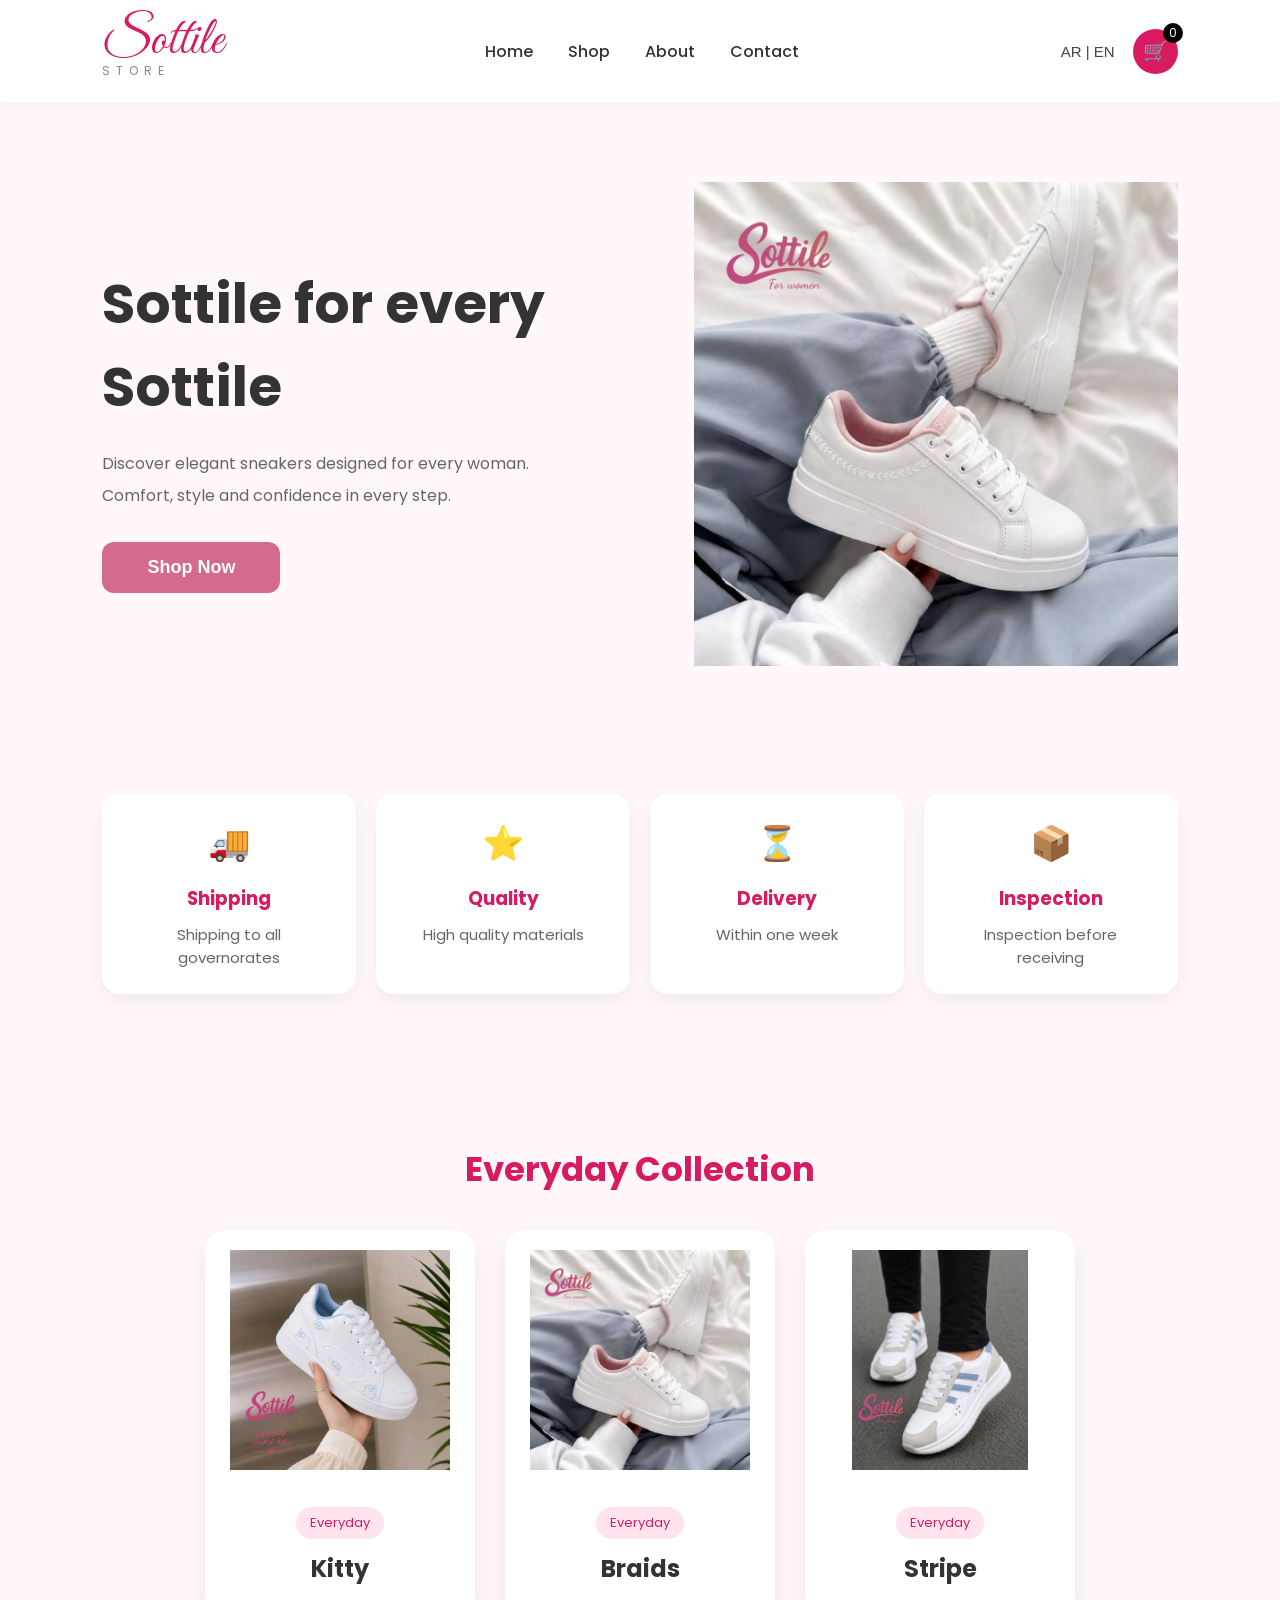
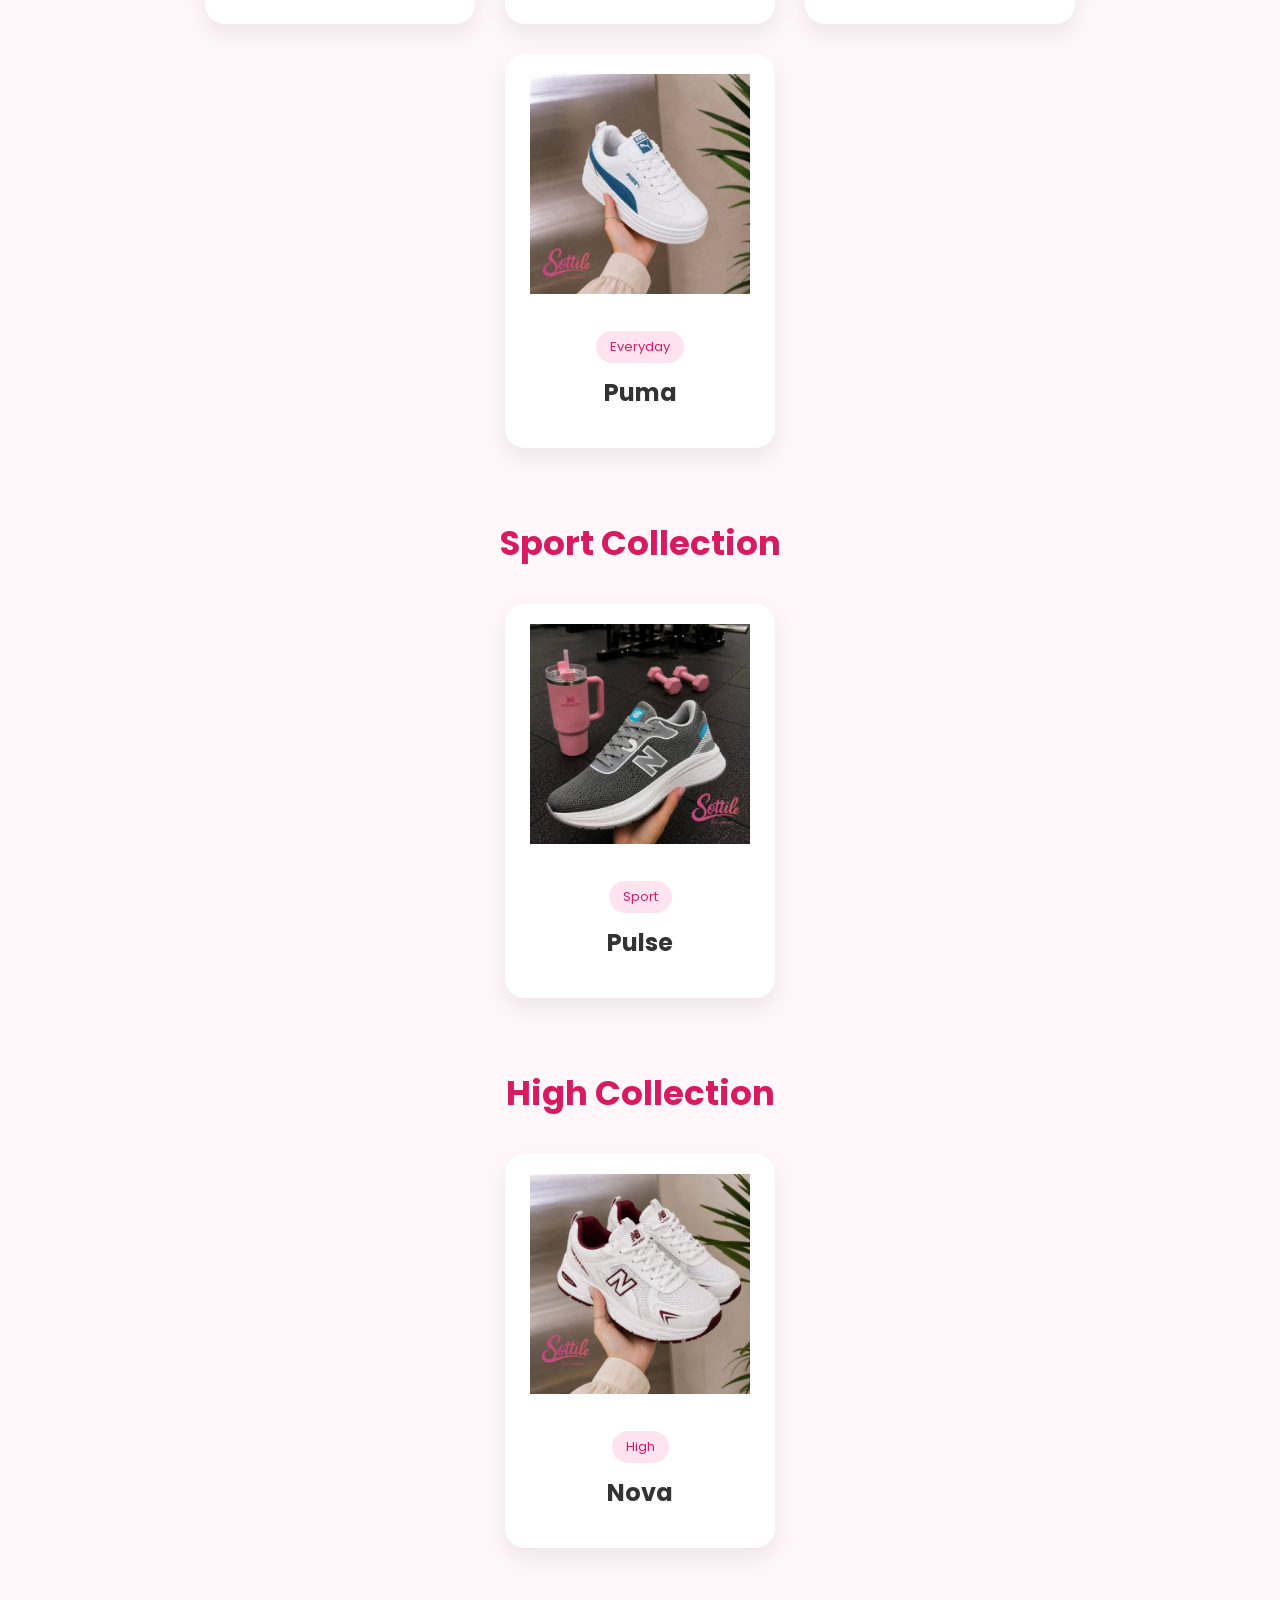
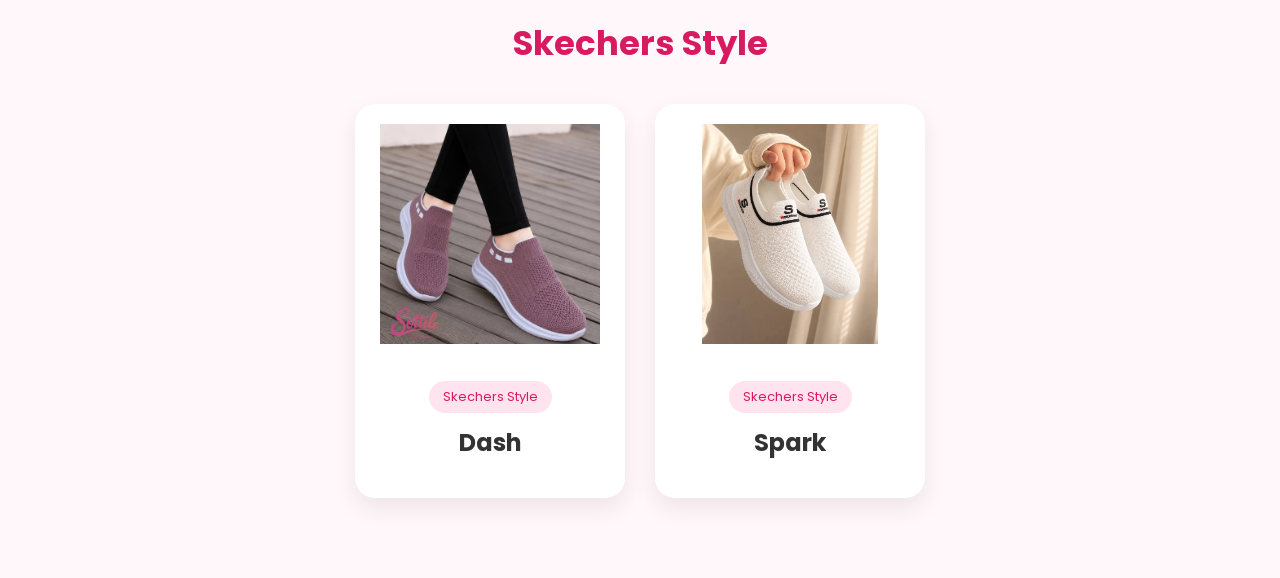
==== index.html @ ab2be3cd "Add files via upload" ====
<!DOCTYPE html>
<html lang="en">
<head>
    <meta charset="UTF-8">
    <meta name="viewport" content="width=device-width, initial-scale=1.0">

    <title>Sottile Store</title>

    <!-- Google Fonts -->
    <link rel="preconnect" href="https://fonts.googleapis.com">
    <link rel="preconnect" href="https://fonts.gstatic.com" crossorigin>

    <link href="https://fonts.googleapis.com/css2?family=Cairo:wght@400;500;600;700&family=Great+Vibes&family=Poppins:wght@300;400;500;600&display=swap" rel="stylesheet">

    <link rel="stylesheet" href="style.css">
</head>
<body>

<header>

    <div class="logo">

        <h2>Sottile</h2>

        <span>STORE</span>

    </div>

    <nav>

        <a href="index.html">Home</a>

        <a href="index.html#shop">Shop</a>

        <a href="about.html">About</a>

        <a href="contact.html">Contact</a>

    </nav>

    <div class="header-right">

        <button class="lang-btn">
            AR | EN
        </button>

        <a href="cart.html" class="cart-btn">
    🛒
    <span id="cart-count">0</span>
</a>

    </div>

</header>

<section class="hero">

    <div class="hero-text">

        <h1>Sottile for every Sottile</h1>

        <p>
            Discover elegant sneakers designed for every woman.
            Comfort, style and confidence in every step.
        </p>

        <button class="shop-btn">
            Shop Now
        </button>

    </div>

    <div class="hero-image">

        <img src="images/braids-p.jpeg" alt="Braids">

    </div>

</section>
<section class="features">

    <div class="feature-box">
        <span>🚚</span>
        <h3>Shipping</h3>
        <p>Shipping to all governorates</p>
    </div>

    <div class="feature-box">
        <span>⭐</span>
        <h3>Quality</h3>
        <p>High quality materials</p>
    </div>

    <div class="feature-box">
        <span>⏳</span>
        <h3>Delivery</h3>
        <p>Within one week</p>
    </div>

    <div class="feature-box">
        <span>📦</span>
        <h3>Inspection</h3>
        <p>Inspection before receiving</p>
    </div>

</section>

<section class="products" id="shop">
<h2 class="products-title">Everyday Collection</h2>

<div class="product-list">

<div class="card">

    <a href="products/kitty.html">

        <img src="images/kitty-b.jpeg" alt="Kitty">

        <div class="card-content">

            <span class="category">
                Everyday
            </span>

            <h3>Kitty</h3>

        </div>

    </a>

</div>
<div class="card">
    <a href="products/braids.html">
        <img src="images/braids-p.jpeg" alt="Braids">

        <div class="card-content">
            <span class="category">Everyday</span>
            <h3>Braids</h3>
        </div>

    </a>
</div>
<div class="card">
    <a href="products/stripe.html">
        <img src="images/stripe-b.jpeg" alt="Stripe">

        <div class="card-content">
            <span class="category">Everyday</span>
            <h3>Stripe</h3>
        </div>

    </a>
</div>
<div class="card">
    <a href="products/puma.html">
        <img src="images/puma-b.jpeg" alt="Puma">

        <div class="card-content">
            <span class="category">Everyday</span>
            <h3>Puma</h3>
        </div>

    </a>
</div>
</div>
<h2 class="products-title">Sport Collection</h2>

<div class="product-list">

    <div class="card">
        <a href="products/pulse.html">
            <img src="images/pulse-g.jpeg" alt="Pulse">

            <div class="card-content">
                <span class="category">Sport</span>
                <h3>Pulse</h3>
            </div>

        </a>
    </div>

</div>
</div>

<h2 class="products-title">High Collection</h2>

<div class="product-list">
<div class="card">
    <a href="products/nova.html">
        <img src="images/nova-r.jpeg" alt="Nova">

        <div class="card-content">
            <span class="category">High</span>
            <h3>Nova</h3>
        </div>

    </a>
</div>
</div>

<h2 class="products-title">Skechers Style</h2>

<div class="product-list">
<div class="card">
    <a href="products/dash.html">
        <img src="images/dash-p.jpeg" alt="Dash">

        <div class="card-content">
            <span class="category">Skechers Style</span>
            <h3>Dash</h3>
        </div>

    </a>
</div>

<div class="card">
    <a href="products/spark.html">
        <img src="images/spark-w.jpeg" alt="Spark">

        <div class="card-content">
            <span class="category">Skechers Style</span>
            <h3>Spark</h3>
        </div>

    </a>
</div>
</div>
</section>

<script src="script.js"></script>
</body>
</html>
---- style.css ----
/* Google Style Reset */

*{
    margin:0;
    padding:0;
    box-sizing:border-box;
}

body{

    background:#FFF7FA;
    color:#333;
    font-family:'Poppins',sans-serif;

}

a{

    text-decoration:none;
    color:inherit;

}

button{

    cursor:pointer;
    border:none;

}
/* ================= HEADER ================= */

header{

    width:100%;
    padding:22px 8%;
    display:flex;
    justify-content:space-between;
    align-items:center;
    background:white;

    position:sticky;
    top:0;

    z-index:1000;

    box-shadow:0 3px 15px rgba(0,0,0,.05);

}

.logo{

    display:flex;
    flex-direction:column;

}

.logo h2{

    font-family:'Great Vibes',cursive;
    font-size:52px;
    color:#D81B60;
    font-weight:400;
    line-height:40px;

}

.logo span{

    letter-spacing:6px;
    font-size:12px;
    color:#888;

}

nav{

    display:flex;
    gap:35px;

}

nav a{

    font-weight:500;
    transition:.3s;

}

nav a:hover{

    color:#D81B60;

}

.header-right{

    display:flex;
    align-items:center;
    gap:18px;

}

.lang-btn{

    background:none;
    font-size:15px;
    color:#444;

}

.cart-btn{

    background:#D81B60;
    color:white;

    width:45px;
    height:45px;

    border-radius:50%;

    display:flex;
    justify-content:center;
    align-items:center;

    position:relative;

    font-size:20px;

}

.cart-btn span{

    position:absolute;

    top:-6px;
    right:-5px;

    background:black;

    color:white;

    width:20px;
    height:20px;

    border-radius:50%;

    display:flex;
    justify-content:center;
    align-items:center;

    font-size:12px;

}
/* ================= HERO ================= */

.hero{

    padding:80px 8%;

    display:flex;

    justify-content:space-between;

    align-items:center;

}

.hero-text{

    width:45%;

}

.hero-text h1{

    font-size:55px;
    margin-bottom:20px;

}

.hero-text p{

    color:#666;
    line-height:32px;
    margin-bottom:30px;

}

.shop-btn{

    background:#D81B60;

    color:white;

    padding:15px 40px;

    border-radius:40px;

    font-size:16px;

    transition:.3s;

}

.shop-btn:hover{

    transform:translateY(-3px);

}

.hero-image{

    width:45%;
    text-align:right;

}

.hero-image img{

    width:100%;
    max-width:520px;

}
/* ================= PRODUCTS ================= */

.products{

    padding:40px 8% 80px;

}

.products-title{

    font-size:34px;

    color:#D81B60;

    margin-bottom:35px;

    margin-top:70px;

    text-align:center;

}

.product-list{

    display:flex;

    justify-content:center;

    gap:30px;

    flex-wrap:wrap;

}

.card{

    width:270px;

    background:#fff;

    border-radius:20px;

    padding:20px;

    text-align:center;

    box-shadow:0 10px 25px rgba(0,0,0,.08);

    transition:.35s;

}

.card:hover{

    transform:translateY(-10px);

}

.card img{

    width:100%;

    height:220px;

    object-fit:contain;

    margin-bottom:15px;

}

.card h3{

    font-size:24px;

    margin-bottom:8px;

}

.card p{

    color:#D81B60;

    font-size:20px;

    font-weight:600;

}
/* ================= PRODUCT PAGE ================= */

.product-page{

    padding:50px 8%;

}

.breadcrumb{

    margin-bottom:40px;
    color:#888;
    font-size:15px;

}

.breadcrumb a{

    color:#D81B60;

}

.product-details{

    display:flex;

    justify-content:space-between;

    align-items:flex-start;

    gap:60px;

}

.product-image{

    width:45%;

}

.product-image img{

    width:100%;
    max-width:500px;

    background:#fff;

    border-radius:20px;

    padding:20px;

    box-shadow:0 10px 30px rgba(0,0,0,.08);

}

.product-info{

    width:55%;

}

.collection-badge{

    display:inline-block;

    background:#ffe3ef;

    color:#D81B60;

    padding:8px 18px;

    border-radius:30px;

    font-size:14px;

    margin-bottom:20px;

}

.product-info h1{

    font-size:45px;

    margin-bottom:10px;

}

.product-code{

    color:#777;

    margin-bottom:20px;

}
/* ================= FEATURES ================= */

.features{

    padding:40px 8%;

    display:flex;

    justify-content:space-between;

    gap:20px;

    flex-wrap:wrap;

}

.feature-box{

    flex:1;

    min-width:220px;

    background:white;

    padding:25px;

    text-align:center;

    border-radius:18px;

    box-shadow:0 8px 20px rgba(0,0,0,.06);

    transition:.3s;

}

.feature-box:hover{

    transform:translateY(-6px);

}

.feature-box span{

    font-size:34px;

}

.feature-box h3{

    margin:15px 0 10px;

    color:#D81B60;

}

.feature-box p{

    color:#666;

    font-size:15px;

}
/* ================= PRODUCT CARD V2 ================= */

.card{

    overflow:hidden;

}

.card a{

    color:inherit;

    display:block;

}

.card-content{

    padding:15px 10px 10px;

}

.category{

    display:inline-block;

    background:#FFE3EF;

    color:#D81B60;

    padding:6px 14px;

    border-radius:30px;

    font-size:13px;

    margin-bottom:12px;

}
/* ================= PRODUCT PAGE ================= */

.product-page{

    padding:50px 8%;

}

.breadcrumb{

    color:#888;
    margin-bottom:35px;
    font-size:15px;

}

.breadcrumb a{

    color:#D81B60;

}

.product-details{

    display:flex;

    gap:60px;

    align-items:flex-start;

    flex-wrap:wrap;

}

.product-image{

    flex:1;

    min-width:320px;

}

.product-image img{

    width:100%;

    max-width:520px;

    border-radius:20px;

    background:#fff;

    padding:20px;

    box-shadow:0 10px 30px rgba(0,0,0,.08);

}

.product-info{

    flex:1;

    min-width:320px;

}

.collection-badge{

    display:inline-block;

    background:#FFE3EF;

    color:#D81B60;

    padding:8px 18px;

    border-radius:30px;

    font-size:14px;

    margin-bottom:20px;

}

.product-info h1{

    font-size:42px;

    margin:10px 0;

}

.product-code{

    color:#777;

    margin-bottom:20px;

}

.price{

    font-size:34px;

    color:#D81B60;

    margin-bottom:35px;

}

.color-section,
.size-section,
.quantity{

    margin-bottom:30px;

}

.color-section h3,
.size-section h3,
.quantity h3{

    margin-bottom:15px;

}

.color-options{

    display:flex;

    gap:15px;

}

.color{

    width:38px;

    height:38px;

    border-radius:50%;

    cursor:pointer;

}

.color.active{

    outline:3px solid #D81B60;

}

.sizes{

    display:flex;

    gap:10px;

    flex-wrap:wrap;

}

.sizes button{

    width:55px;

    height:45px;

    border:1px solid #ddd;

    background:white;

    border-radius:12px;

    cursor:pointer;

    transition:.3s;

}

.sizes button:hover{

    background:#D81B60;

    color:white;

}

.qty-box{

    display:flex;

    align-items:center;

    gap:18px;

}

.qty-box button{

    width:40px;

    height:40px;

    border:none;

    border-radius:10px;

    background:#D81B60;

    color:white;

    font-size:22px;

    cursor:pointer;

}

.add-cart{

    width:100%;

    padding:16px;

    border:none;

    border-radius:14px;

    background:#D81B60;

    color:white;

    font-size:18px;

    cursor:pointer;

    transition:.3s;

    margin-bottom:35px;

}

.add-cart:hover{

    background:#bf1453;

}

.shipping-info{

    background:#fff;

    padding:20px;

    border-radius:18px;

    box-shadow:0 8px 20px rgba(0,0,0,.06);

}

.shipping-info p{

    margin:12px 0;

}
.active-size{

    background:#D81B60 !important;

    color:white;

    border-color:#D81B60 !important;

}
/* =======================
   Cart Page
======================= */

.cart-page{

    max-width:1100px;
    margin:50px auto;
    padding:20px;

}

.cart-item{

    display:flex;
    align-items:center;
    justify-content:space-between;
    gap:20px;

    background:#fff;
    padding:20px;
    margin-bottom:20px;

    border-radius:18px;

    box-shadow:0 8px 25px rgba(0,0,0,.08);

}

.cart-item img{

    width:120px;
    height:120px;

    object-fit:cover;

    border-radius:14px;

}

.cart-info{

    flex:1;

}

.cart-info h3{

    margin-bottom:10px;
    font-size:24px;

}

.cart-info p{

    margin:6px 0;
    color:#666;

}

.cart-item button{

    width:48px;
    height:48px;

    border:none;

    border-radius:12px;

    background:#ffe5e5;

    cursor:pointer;

    font-size:22px;

    transition:.3s;

}

.cart-item button:hover{

    background:#ffbdbd;

}

.cart-total{

    margin-top:40px;

    text-align:right;

    background:#fff;

    padding:25px;

    border-radius:18px;

    box-shadow:0 8px 25px rgba(0,0,0,.08);

}

.cart-total h2{

    font-size:30px;

    color:#222;

}
/* ==========================
   Checkout Page
========================== */

.checkout-page{

    max-width:700px;
    margin:50px auto;
    padding:20px;

}

.checkout-summary{

    background:#fff;
    border-radius:18px;
    padding:25px;
    box-shadow:0 8px 20px rgba(0,0,0,.08);
    margin-bottom:25px;

}

.checkout-summary h2{

    margin-bottom:20px;
    font-size:24px;
    color:#333;

}

.summary-row{

    display:flex;
    justify-content:space-between;
    align-items:center;
    padding:12px 0;
    border-bottom:1px solid #eee;
    font-size:17px;

}

.total-row{

    font-weight:bold;
    font-size:20px;
    color:#d26d86;
    border:none;
    padding-top:18px;

}

.shipping-note{

    margin-top:18px;
    color:#777;
    font-size:14px;
    text-align:center;

}

#checkout-form{

    display:flex;
    flex-direction:column;
    gap:18px;

}

#checkout-form input,
#checkout-form select,
#checkout-form textarea{

    width:100%;
    padding:15px;
    border:1px solid #ddd;
    border-radius:12px;
    font-size:16px;
    font-family:'Cairo',sans-serif;
    outline:none;
    transition:.3s;

}

#checkout-form input:focus,
#checkout-form select:focus,
#checkout-form textarea:focus{

    border-color:#d26d86;
    box-shadow:0 0 10px rgba(210,109,134,.15);

}

#checkout-form textarea{

    resize:vertical;
    min-height:110px;

}

.payment-box{

    background:#faf7f8;
    border:1px solid #eee;
    border-radius:14px;
    padding:18px;
    text-align:center;

}

.payment-box h3{

    margin-bottom:10px;
    color:#444;

}

.payment-box p{

    color:#d26d86;
    font-weight:700;

}

.shop-btn{

    background:#d26d86;
    color:#fff;
    border:none;
    border-radius:12px;
    padding:16px;
    font-size:18px;
    font-weight:bold;
    cursor:pointer;
    transition:.3s;

}

.shop-btn:hover{

    background:#b85b73;
    transform:translateY(-2px);

}

/* ==========================
   Responsive
========================== */

@media(max-width:768px){

.checkout-page{

    padding:15px;

}

.checkout-summary{

    padding:18px;

}

.summary-row{

    font-size:15px;

}

.total-row{

    font-size:18px;

}

#checkout-form input,
#checkout-form select,
#checkout-form textarea{

    font-size:15px;

}

.shop-btn{

    font-size:17px;

}

}
.cart-buttons{

    display:flex;
    gap:15px;
    justify-content:center;
    margin-top:25px;
    flex-wrap:wrap;

}

.continue-btn,
.checkout-btn{

    text-decoration:none;
    padding:14px 28px;
    border-radius:12px;
    font-weight:bold;
    transition:.3s;

}

.continue-btn{

    background:#ececec;
    color:#333;

}

.continue-btn:hover{

    background:#dcdcdc;

}

.checkout-btn{

    background:#d26d86;
    color:#fff;

}

.checkout-btn:hover{

    background:#b85b73;

}
/* ===========================
        ABOUT PAGE
=========================== */

.about-page{
    max-width:1200px;
    margin:70px auto;
    padding:20px;
    text-align:center;
}

.about-page h1{
    font-size:48px;
    color:#222;
    margin-bottom:10px;
}

.about-subtitle{
    font-size:20px;
    color:#d46b8c;
    font-weight:600;
    margin-bottom:30px;
}

.about-text{
    max-width:800px;
    margin:0 auto 60px;
    color:#666;
    font-size:18px;
    line-height:1.9;
}

.about-cards{
    display:grid;
    grid-template-columns:repeat(auto-fit,minmax(240px,1fr));
    gap:25px;
    margin-bottom:60px;
}

.about-card{
    background:#fff;
    border-radius:18px;
    padding:35px 25px;
    box-shadow:0 10px 25px rgba(0,0,0,.08);
    transition:.3s;
}

.about-card:hover{
    transform:translateY(-8px);
}

.about-icon{
    font-size:48px;
    margin-bottom:18px;
}

.about-card h3{
    font-size:24px;
    margin-bottom:12px;
    color:#333;
}

.about-card p{
    color:#666;
    line-height:1.8;
    font-size:16px;
}

.shop-btn{
    display:inline-block;
    background:#d46b8c;
    color:#fff;
    text-decoration:none;
    padding:15px 45px;
    border-radius:12px;
    font-size:18px;
    font-weight:600;
    transition:.3s;
}

.shop-btn:hover{
    background:#bf5879;
}

@media (max-width:768px){

    .about-page h1{
        font-size:36px;
    }

    .about-subtitle{
        font-size:18px;
    }

    .about-text{
        font-size:16px;
    }

    .about-card{
        padding:25px 20px;
    }

}
/* ==========================
        Contact Page
========================== */

.contact-page{

    max-width:1200px;
    margin:60px auto;
    padding:20px;
    text-align:center;

}

.contact-page h1{

    font-size:42px;
    color:#333;
    margin-bottom:10px;

}

.contact-subtitle{

    font-size:18px;
    color:#d26d86;
    font-weight:600;
    margin-bottom:40px;

}

.contact-cards{

    display:grid;
    grid-template-columns:repeat(auto-fit,minmax(250px,1fr));
    gap:25px;
    margin-bottom:50px;

}

.contact-card{

    background:#fff;
    border-radius:18px;
    padding:30px 20px;
    text-decoration:none;
    color:#333;
    box-shadow:0 8px 18px rgba(0,0,0,.08);
    transition:.3s;

}

.contact-card:hover{

    transform:translateY(-8px);

}

.contact-icon{

    font-size:42px;
    margin-bottom:15px;

}

.contact-card h3{

    margin-bottom:12px;
    font-size:22px;

}

.contact-card p{

    color:#666;
    line-height:1.8;
    font-size:16px;

}

.contact-btn{

    display:inline-block;
    padding:15px 45px;
    background:#d26d86;
    color:#fff;
    text-decoration:none;
    border-radius:12px;
    font-size:18px;
    font-weight:600;
    transition:.3s;

}

.contact-btn:hover{

    background:#b85b73;

}

@media(max-width:768px){

.contact-page{

    margin:40px auto;

}

.contact-page h1{

    font-size:34px;

}

.contact-subtitle{

    font-size:16px;

}

.contact-card{

    padding:25px 18px;

}

}
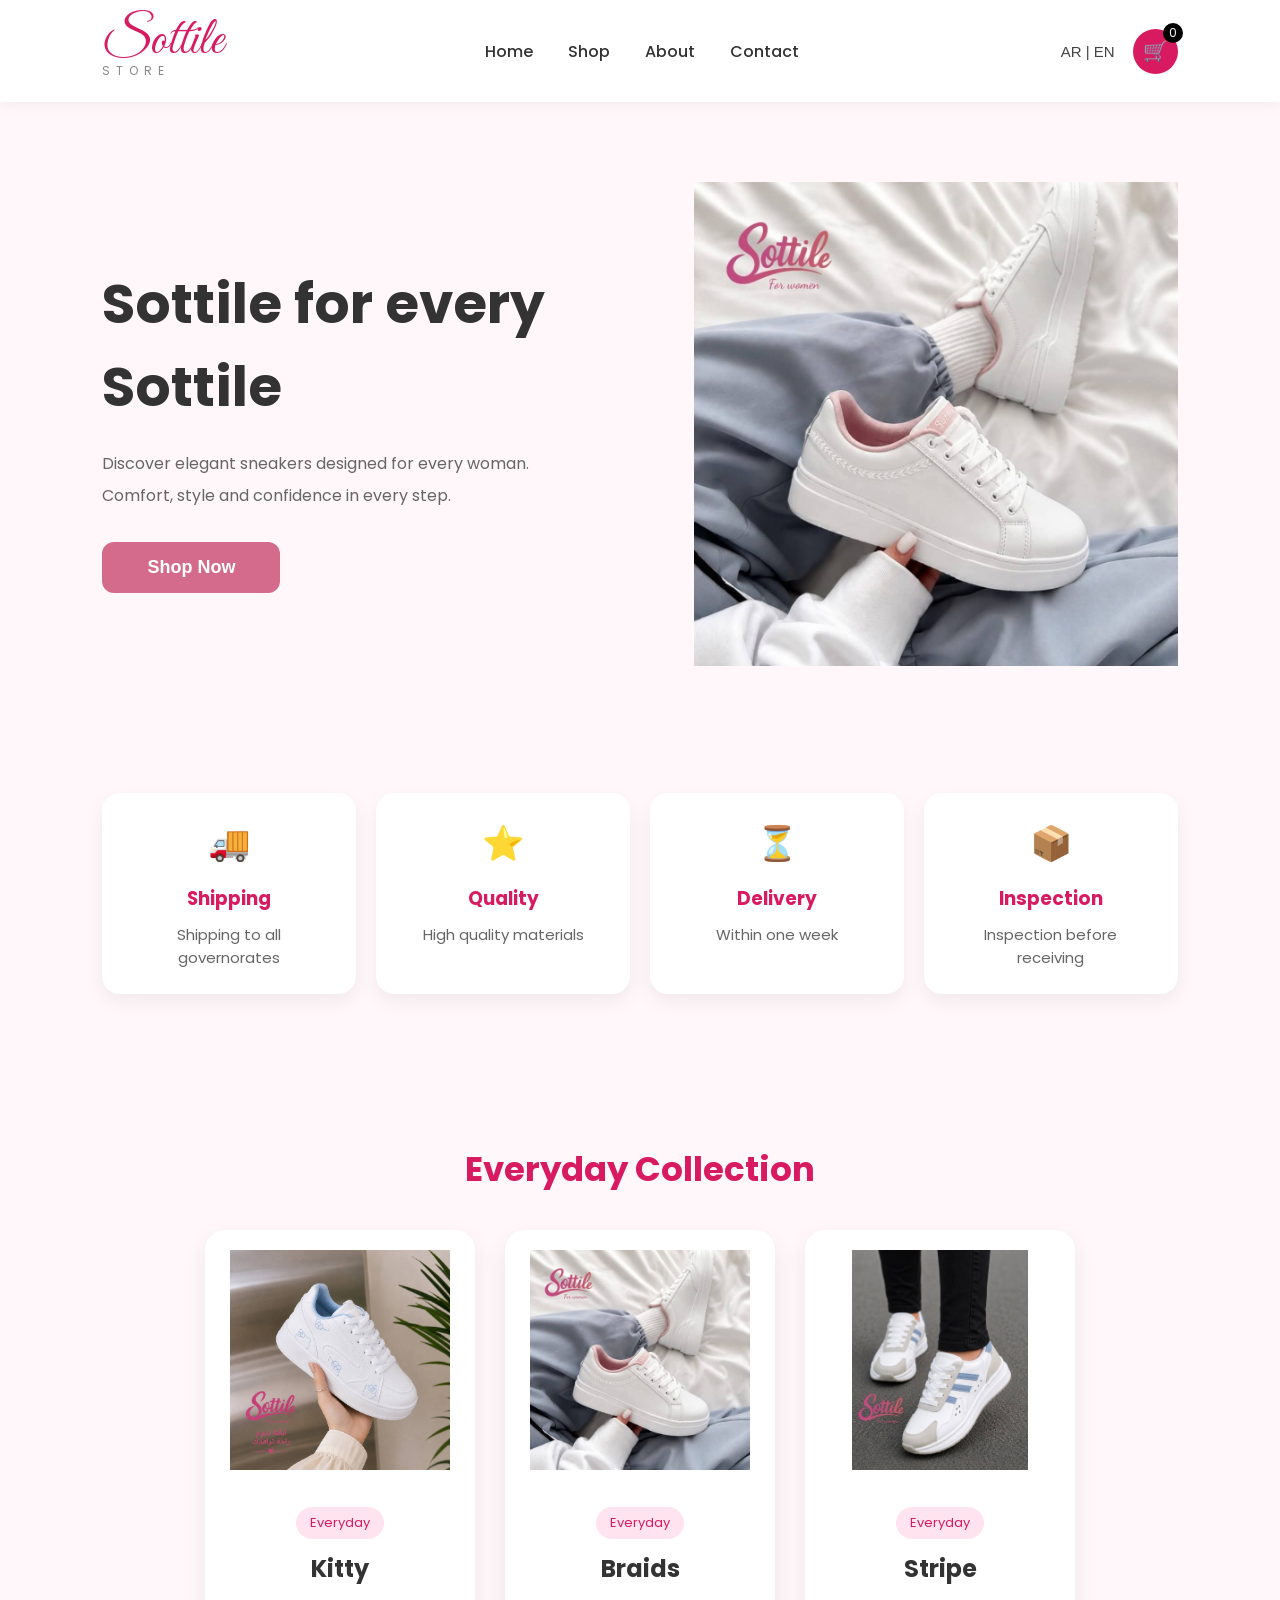
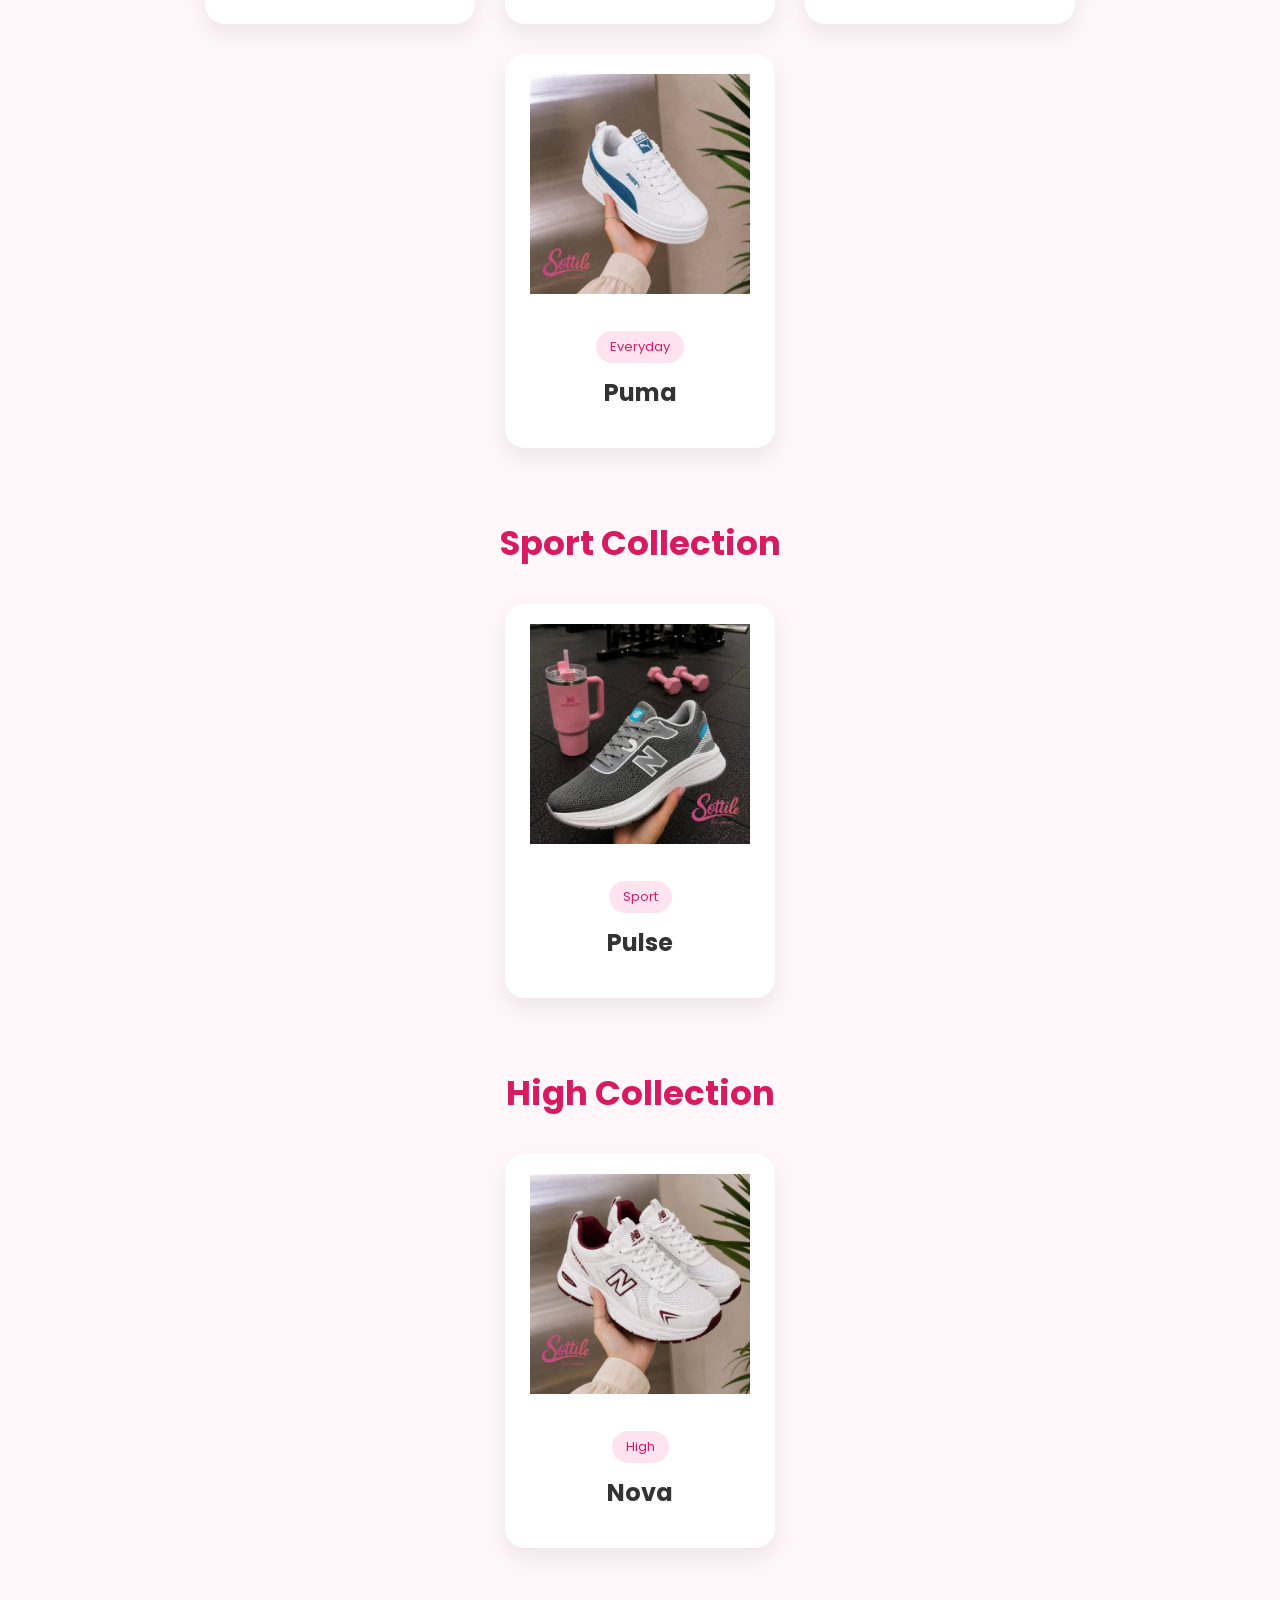
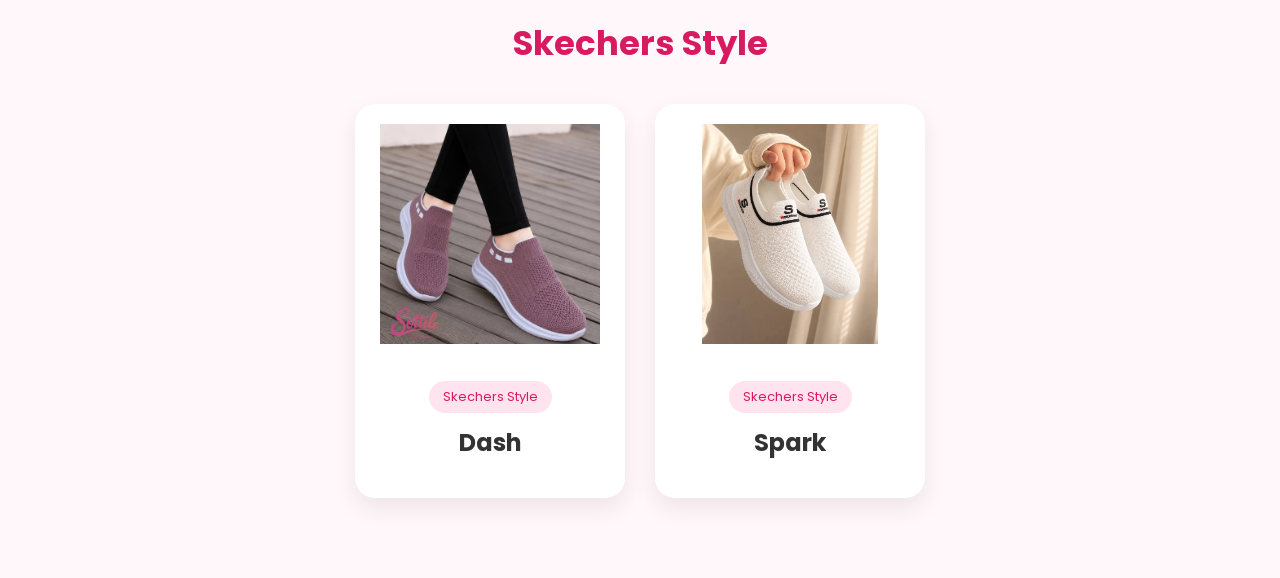
==== commit 5e925a9d: "Update index.html" ====
--- a/index.html
+++ b/index.html
@@ -180,7 +180,6 @@
     </div>
 
 </div>
-</div>
 
 <h2 class="products-title">High Collection</h2>
 
